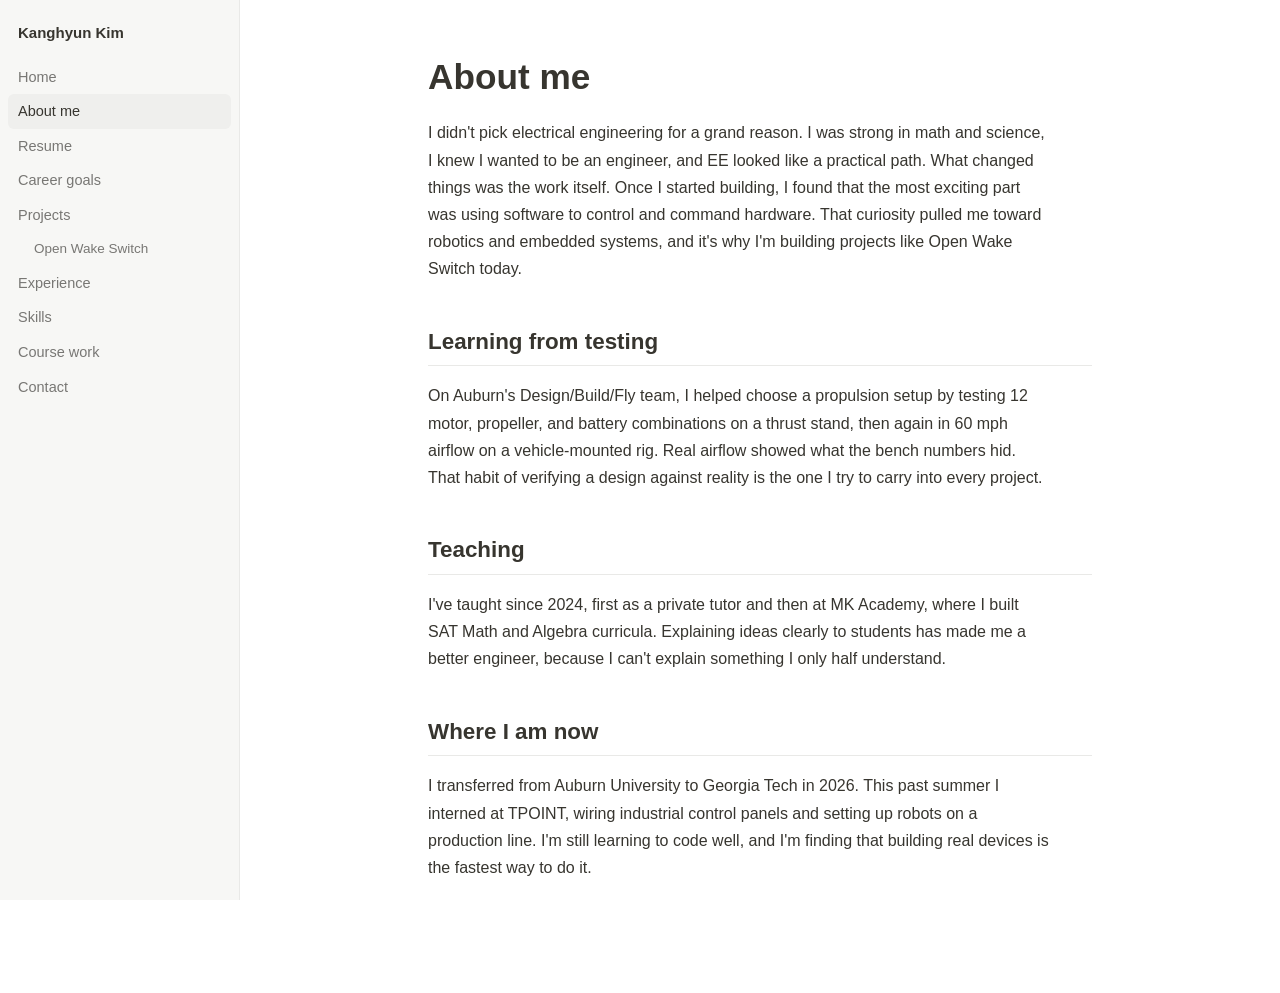
==== about.html @ e3617116 "Add files via upload" ====
<!DOCTYPE html>
<html lang="en"><head><meta charset="utf-8"><meta name="viewport" content="width=device-width,initial-scale=1"><title>About me | Kanghyun Kim</title><link rel="stylesheet" href="style.css"></head><body><main>
<h1>About me</h1>
<p>I didn't pick electrical engineering for a grand reason. I was strong in math and science, I knew I wanted to be an engineer, and EE looked like a practical path. What changed things was the work itself. Once I started building, I found that the most exciting part was using software to control and command hardware. That curiosity pulled me toward robotics and embedded systems, and it's why I'm building projects like Open Wake Switch today.</p>
<h2>Learning from testing</h2>
<p>On Auburn's Design/Build/Fly team, I helped choose a propulsion setup by testing 12 motor, propeller, and battery combinations on a thrust stand, then again in 60 mph airflow on a vehicle-mounted rig. Real airflow showed what the bench numbers hid. That habit of verifying a design against reality is the one I try to carry into every project.</p>
<h2>Teaching</h2>
<p>I've taught since 2024, first as a private tutor and then at MK Academy, where I built SAT Math and Algebra curricula. Explaining ideas clearly to students has made me a better engineer, because I can't explain something I only half understand.</p>
<h2>Where I am now</h2>
<p>I transferred from Auburn University to Georgia Tech in 2026. This past summer I interned at TPOINT, wiring industrial control panels and setting up robots on a production line. I'm still learning to code well, and I'm finding that building real devices is the fastest way to do it.</p>

</main><script src="script.js"></script></body></html>
---- style.css ----
:root{--t:#37352f;--m:#787774;--b:#e9e9e7;--s:#f7f7f5;--h:#efefed;--a:#2383e2}
*{box-sizing:border-box}
body{margin:0;display:flex;min-height:100vh;color:var(--t);background:#fff;font:16px/1.7 ui-sans-serif,-apple-system,"Segoe UI",Helvetica,Arial,sans-serif}
.side{width:240px;flex:none;background:var(--s);border-right:1px solid var(--b);padding:16px 8px;position:sticky;top:0;height:100vh;overflow:auto}
.side b{display:block;padding:4px 10px 14px;font-size:15px}
.side a{display:block;padding:5px 10px;border-radius:6px;color:var(--m);text-decoration:none;font-size:14.5px}
.side a:hover{background:var(--h)}.side a.on{background:var(--h);color:var(--t);font-weight:500}
.side a.sub{margin-left:16px;font-size:13.5px}
main{flex:1;min-width:0;max-width:760px;margin:0 auto;padding:56px 48px 96px}
h1{font-size:2.2rem;line-height:1.2;margin:0 0 .6em}h2{font-size:1.4rem;margin:1.8em 0 .4em;padding-bottom:.2em;border-bottom:1px solid var(--b)}h3{font-size:1.1rem;margin:1.4em 0 .2em}
p,li{max-width:70ch}.meta{color:var(--m);font-size:14px;margin:-.2em 0 .6em}
a{color:var(--a)}a:focus-visible,button:focus-visible{outline:2px solid var(--a);outline-offset:2px}
figure{margin:1.4em 0}img,.ph{width:100%;border-radius:6px;display:block}
.ph{aspect-ratio:16/9;background:var(--s);border:1px dashed #cfcfcb;color:var(--m);display:flex;align-items:center;justify-content:center;text-align:center;padding:12px;font-size:14px}
figcaption{color:var(--m);font-size:13.5px;margin-top:6px}
.cards{display:grid;grid-template-columns:repeat(auto-fit,minmax(200px,1fr));gap:12px;margin:1.4em 0}
.cards a{border:1px solid var(--b);border-radius:6px;padding:14px;color:var(--t);text-decoration:none}.cards a:hover{background:var(--s)}
.cards b{display:block}.cards span{color:var(--m);font-size:14px}
.btn{display:inline-block;border:1px solid var(--b);border-radius:6px;padding:6px 14px;text-decoration:none;color:var(--t)}.btn:hover{background:var(--h)}
iframe{width:100%;height:80vh;border:1px solid var(--b);border-radius:6px;margin-top:1em}
#mb{display:none}
@media(max-width:800px){body{display:block}#mb{display:block;position:sticky;top:0;z-index:3;width:100%;background:var(--s);border:0;border-bottom:1px solid var(--b);padding:12px 16px;text-align:left;font:inherit;font-weight:500}
.side{display:none;position:static;width:100%;height:auto;border-right:0}.side.open{display:block}main{padding:28px 20px 64px}}
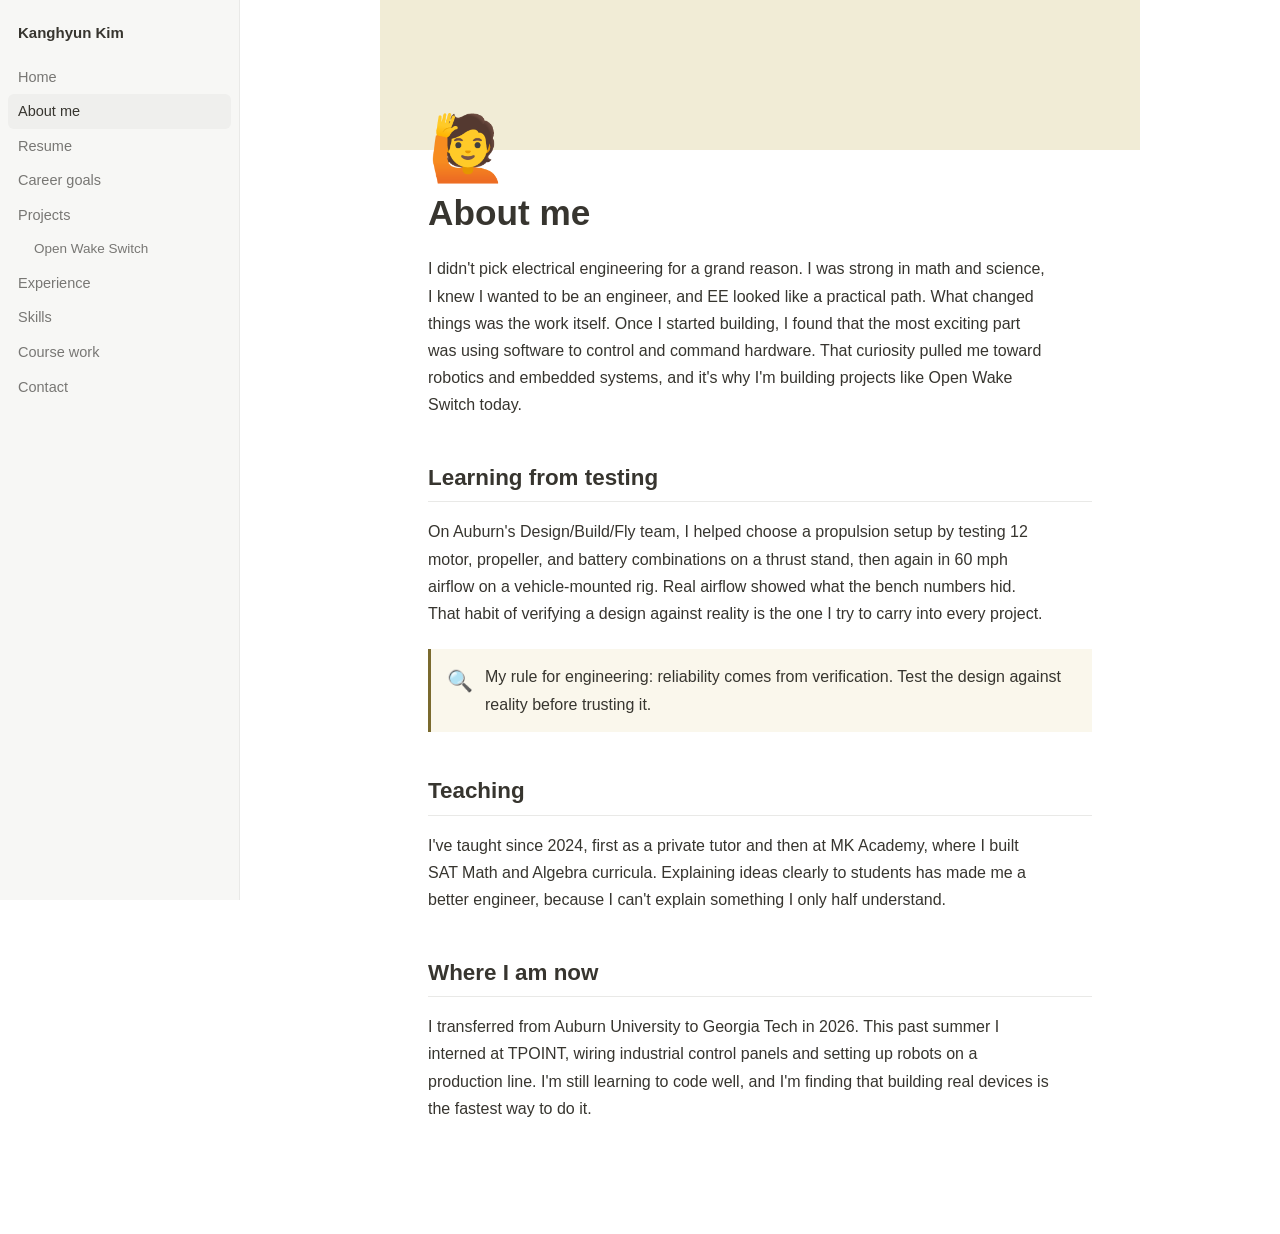
==== commit 6492212c: "Add files via upload" ====
--- a/about.html
+++ b/about.html
@@ -4,6 +4,7 @@
 <p>I didn't pick electrical engineering for a grand reason. I was strong in math and science, I knew I wanted to be an engineer, and EE looked like a practical path. What changed things was the work itself. Once I started building, I found that the most exciting part was using software to control and command hardware. That curiosity pulled me toward robotics and embedded systems, and it's why I'm building projects like Open Wake Switch today.</p>
 <h2>Learning from testing</h2>
 <p>On Auburn's Design/Build/Fly team, I helped choose a propulsion setup by testing 12 motor, propeller, and battery combinations on a thrust stand, then again in 60 mph airflow on a vehicle-mounted rig. Real airflow showed what the bench numbers hid. That habit of verifying a design against reality is the one I try to carry into every project.</p>
+<div class="callout"><i>🔍</i><p>My rule for engineering: reliability comes from verification. Test the design against reality before trusting it.</p></div>
 <h2>Teaching</h2>
 <p>I've taught since 2024, first as a private tutor and then at MK Academy, where I built SAT Math and Algebra curricula. Explaining ideas clearly to students has made me a better engineer, because I can't explain something I only half understand.</p>
 <h2>Where I am now</h2>
--- a/style.css
+++ b/style.css
@@ -1,17 +1,18 @@
-:root{--t:#37352f;--m:#787774;--b:#e9e9e7;--s:#f7f7f5;--h:#efefed;--a:#2383e2}
+:root{--t:#37352f;--m:#787774;--b:#e9e9e7;--s:#f7f7f5;--h:#efefed;--a:#7a6a2e;--bg:#fff;--cv:#f1ecd6;--cb:#faf7ec}
+@media(prefers-color-scheme:dark){:root{--t:#e6e6e4;--m:#9b9a97;--b:#373737;--s:#202020;--h:#2c2c2c;--a:#d4c68a;--bg:#191919;--cv:#3a3524;--cb:#25231b}}
 *{box-sizing:border-box}
-body{margin:0;display:flex;min-height:100vh;color:var(--t);background:#fff;font:16px/1.7 ui-sans-serif,-apple-system,"Segoe UI",Helvetica,Arial,sans-serif}
+body{margin:0;display:flex;min-height:100vh;color:var(--t);background:var(--bg);font:16px/1.7 ui-sans-serif,-apple-system,"Segoe UI",Helvetica,Arial,sans-serif}
 .side{width:240px;flex:none;background:var(--s);border-right:1px solid var(--b);padding:16px 8px;position:sticky;top:0;height:100vh;overflow:auto}
 .side b{display:block;padding:4px 10px 14px;font-size:15px}
 .side a{display:block;padding:5px 10px;border-radius:6px;color:var(--m);text-decoration:none;font-size:14.5px}
 .side a:hover{background:var(--h)}.side a.on{background:var(--h);color:var(--t);font-weight:500}
 .side a.sub{margin-left:16px;font-size:13.5px}
-main{flex:1;min-width:0;max-width:760px;margin:0 auto;padding:56px 48px 96px}
+main{--px:48px;--py:56px;flex:1;min-width:0;max-width:760px;margin:0 auto;padding:var(--py) var(--px) 96px}
 h1{font-size:2.2rem;line-height:1.2;margin:0 0 .6em}h2{font-size:1.4rem;margin:1.8em 0 .4em;padding-bottom:.2em;border-bottom:1px solid var(--b)}h3{font-size:1.1rem;margin:1.4em 0 .2em}
 p,li{max-width:70ch}.meta{color:var(--m);font-size:14px;margin:-.2em 0 .6em}
 a{color:var(--a)}a:focus-visible,button:focus-visible{outline:2px solid var(--a);outline-offset:2px}
 figure{margin:1.4em 0}img,.ph{width:100%;border-radius:6px;display:block}
-.ph{aspect-ratio:16/9;background:var(--s);border:1px dashed #cfcfcb;color:var(--m);display:flex;align-items:center;justify-content:center;text-align:center;padding:12px;font-size:14px}
+.ph{aspect-ratio:16/9;background:var(--s);border:1px dashed var(--b);color:var(--m);display:flex;align-items:center;justify-content:center;text-align:center;padding:12px;font-size:14px}
 figcaption{color:var(--m);font-size:13.5px;margin-top:6px}
 .cards{display:grid;grid-template-columns:repeat(auto-fit,minmax(200px,1fr));gap:12px;margin:1.4em 0}
 .cards a{border:1px solid var(--b);border-radius:6px;padding:14px;color:var(--t);text-decoration:none}.cards a:hover{background:var(--s)}
@@ -20,4 +21,11 @@
 iframe{width:100%;height:80vh;border:1px solid var(--b);border-radius:6px;margin-top:1em}
 #mb{display:none}
 @media(max-width:800px){body{display:block}#mb{display:block;position:sticky;top:0;z-index:3;width:100%;background:var(--s);border:0;border-bottom:1px solid var(--b);padding:12px 16px;text-align:left;font:inherit;font-weight:500}
-.side{display:none;position:static;width:100%;height:auto;border-right:0}.side.open{display:block}main{padding:28px 20px 64px}}
+.side{display:none;position:static;width:100%;height:auto;border-right:0}.side.open{display:block}main{--px:20px;--py:0px;padding:0 var(--px) 64px}}
+
+.cover{height:150px;background:var(--cv);margin:calc(-1*var(--py)) calc(-1*var(--px)) 0}
+.icon{font-size:64px;line-height:1;margin:-34px 0 12px}
+.callout{display:flex;gap:12px;background:var(--cb);border-left:3px solid var(--a);padding:14px 16px;margin:1.4em 0}.callout p{margin:0}.callout i{font-style:normal;font-size:1.3rem}
+.stats{display:grid;grid-template-columns:repeat(auto-fit,minmax(130px,1fr));gap:12px;margin:1.4em 0}.stats div{background:var(--s);border-radius:6px;padding:14px}.stats b{display:block;font-size:1.7rem;line-height:1.3;color:var(--a)}.stats span{font-size:13.5px;color:var(--m)}
+.pc{display:grid;grid-template-columns:repeat(auto-fit,minmax(280px,1fr));gap:16px;margin:1.4em 0}.pc>*{border:1px solid var(--b);border-radius:8px;overflow:hidden;color:var(--t);text-decoration:none;display:block}.pc a:hover{background:var(--s)}.pc img,.pc .ph{border-radius:0}.pc div div{padding:14px}.pc h3{margin:.4em 0 .2em}.pc p{margin:0;font-size:14.5px;color:var(--m)}
+.tag{display:inline-block;font-size:12.5px;background:var(--h);border-radius:4px;padding:0 8px;margin-right:6px}
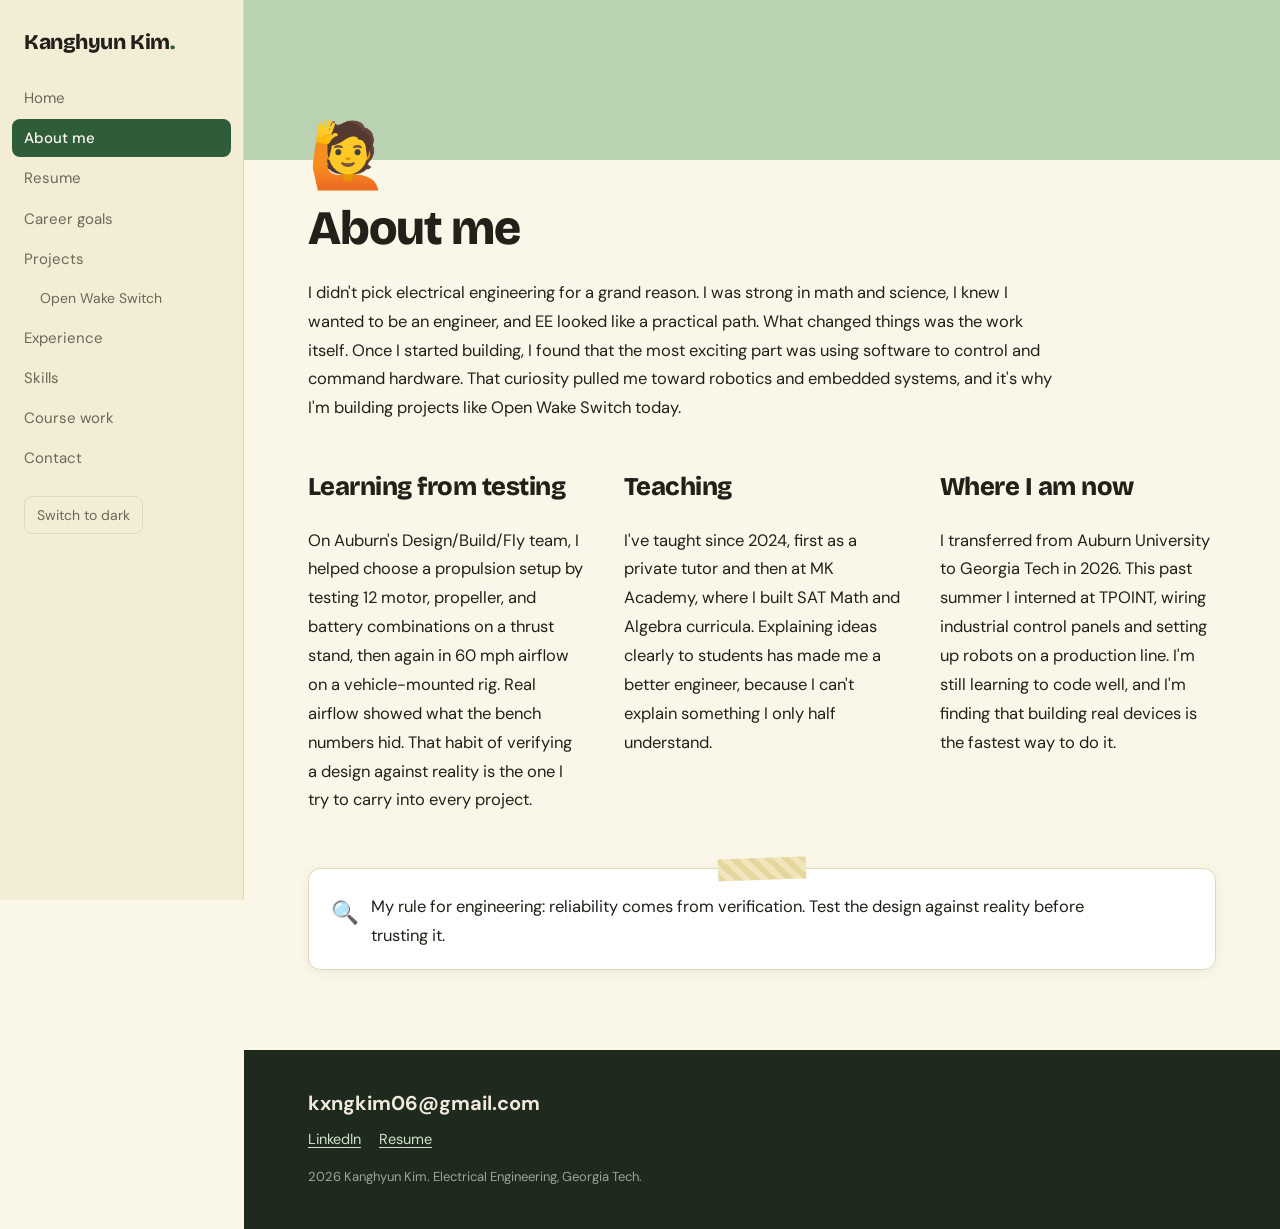
==== commit 1424f759: "Add files via upload" ====
--- a/about.html
+++ b/about.html
@@ -2,12 +2,12 @@
 <html lang="en"><head><meta charset="utf-8"><meta name="viewport" content="width=device-width,initial-scale=1"><title>About me | Kanghyun Kim</title><link rel="stylesheet" href="style.css"></head><body><main>
 <h1>About me</h1>
 <p>I didn't pick electrical engineering for a grand reason. I was strong in math and science, I knew I wanted to be an engineer, and EE looked like a practical path. What changed things was the work itself. Once I started building, I found that the most exciting part was using software to control and command hardware. That curiosity pulled me toward robotics and embedded systems, and it's why I'm building projects like Open Wake Switch today.</p>
-<h2>Learning from testing</h2>
-<p>On Auburn's Design/Build/Fly team, I helped choose a propulsion setup by testing 12 motor, propeller, and battery combinations on a thrust stand, then again in 60 mph airflow on a vehicle-mounted rig. Real airflow showed what the bench numbers hid. That habit of verifying a design against reality is the one I try to carry into every project.</p>
+<div class="g3"><div><h2>Learning from testing</h2>
+<p>On Auburn's Design/Build/Fly team, I helped choose a propulsion setup by testing 12 motor, propeller, and battery combinations on a thrust stand, then again in 60 mph airflow on a vehicle-mounted rig. Real airflow showed what the bench numbers hid. That habit of verifying a design against reality is the one I try to carry into every project.</p></div>
+<div><h2>Teaching</h2>
+<p>I've taught since 2024, first as a private tutor and then at MK Academy, where I built SAT Math and Algebra curricula. Explaining ideas clearly to students has made me a better engineer, because I can't explain something I only half understand.</p></div>
+<div><h2>Where I am now</h2>
+<p>I transferred from Auburn University to Georgia Tech in 2026. This past summer I interned at TPOINT, wiring industrial control panels and setting up robots on a production line. I'm still learning to code well, and I'm finding that building real devices is the fastest way to do it.</p></div></div>
 <div class="callout"><i>🔍</i><p>My rule for engineering: reliability comes from verification. Test the design against reality before trusting it.</p></div>
-<h2>Teaching</h2>
-<p>I've taught since 2024, first as a private tutor and then at MK Academy, where I built SAT Math and Algebra curricula. Explaining ideas clearly to students has made me a better engineer, because I can't explain something I only half understand.</p>
-<h2>Where I am now</h2>
-<p>I transferred from Auburn University to Georgia Tech in 2026. This past summer I interned at TPOINT, wiring industrial control panels and setting up robots on a production line. I'm still learning to code well, and I'm finding that building real devices is the fastest way to do it.</p>
 
 </main><script src="script.js"></script></body></html>
--- a/style.css
+++ b/style.css
@@ -1,31 +1,60 @@
-:root{--t:#37352f;--m:#787774;--b:#e9e9e7;--s:#f7f7f5;--h:#efefed;--a:#7a6a2e;--bg:#fff;--cv:#f1ecd6;--cb:#faf7ec}
-@media(prefers-color-scheme:dark){:root{--t:#e6e6e4;--m:#9b9a97;--b:#373737;--s:#202020;--h:#2c2c2c;--a:#d4c68a;--bg:#191919;--cv:#3a3524;--cb:#25231b}}
+:root{color-scheme:light;--bg:#fbf7e8;--sb:#f3edd6;--t:#23201a;--m:#6d675a;--b:#e2d9b8;--card:#fff;--a:#2f5d3a;--g:#b9d3b2;--gl:#e3eed9;--h:#ece5c9;--ft:#1f2a1f}
+:root[data-theme="dark"]{color-scheme:dark;--bg:#1c1e17;--sb:#161811;--t:#efeadb;--m:#a8a393;--b:#34372c;--card:#25271f;--a:#a9d3a3;--g:#2e3d2b;--gl:#26301f;--h:#2c2f24;--ft:#10120d}
 *{box-sizing:border-box}
-body{margin:0;display:flex;min-height:100vh;color:var(--t);background:var(--bg);font:16px/1.7 ui-sans-serif,-apple-system,"Segoe UI",Helvetica,Arial,sans-serif}
-.side{width:240px;flex:none;background:var(--s);border-right:1px solid var(--b);padding:16px 8px;position:sticky;top:0;height:100vh;overflow:auto}
-.side b{display:block;padding:4px 10px 14px;font-size:15px}
-.side a{display:block;padding:5px 10px;border-radius:6px;color:var(--m);text-decoration:none;font-size:14.5px}
-.side a:hover{background:var(--h)}.side a.on{background:var(--h);color:var(--t);font-weight:500}
-.side a.sub{margin-left:16px;font-size:13.5px}
-main{--px:48px;--py:56px;flex:1;min-width:0;max-width:760px;margin:0 auto;padding:var(--py) var(--px) 96px}
-h1{font-size:2.2rem;line-height:1.2;margin:0 0 .6em}h2{font-size:1.4rem;margin:1.8em 0 .4em;padding-bottom:.2em;border-bottom:1px solid var(--b)}h3{font-size:1.1rem;margin:1.4em 0 .2em}
-p,li{max-width:70ch}.meta{color:var(--m);font-size:14px;margin:-.2em 0 .6em}
-a{color:var(--a)}a:focus-visible,button:focus-visible{outline:2px solid var(--a);outline-offset:2px}
-figure{margin:1.4em 0}img,.ph{width:100%;border-radius:6px;display:block}
-.ph{aspect-ratio:16/9;background:var(--s);border:1px dashed var(--b);color:var(--m);display:flex;align-items:center;justify-content:center;text-align:center;padding:12px;font-size:14px}
+body{margin:0;display:flex;min-height:100vh;color:var(--t);background:var(--bg);font:16.5px/1.75 "DM Sans",ui-sans-serif,-apple-system,"Segoe UI",Helvetica,Arial,sans-serif}
+h1,h2,h3,.side b,.stats b{font-family:"Bricolage Grotesque","DM Sans",ui-sans-serif,sans-serif;letter-spacing:-.02em}
+.side{width:244px;flex:none;background:var(--sb);border-right:1px solid var(--b);padding:20px 12px;position:sticky;top:0;height:100vh;overflow:auto}
+.side b{display:block;padding:4px 12px 18px;font-size:21px;font-weight:800}.side b i{font-style:normal;color:var(--a)}
+.side a{display:block;padding:6px 12px;margin-bottom:2px;border-radius:8px;color:var(--m);text-decoration:none;font-size:15px}
+.side a:hover{background:var(--h);color:var(--t)}.side a.on{background:var(--a);color:var(--bg);font-weight:500}.side a.sub{margin-left:16px;font-size:14px}
+main{--px:48px;--py:56px;--pb:0px;flex:1;min-width:0;max-width:780px;margin:0 auto;padding:var(--py) var(--px) var(--pb)}
+h1{font-size:2.8rem;line-height:1.1;font-weight:800;margin:.1em 0 .5em}h2{font-size:1.6rem;font-weight:800;margin:1.9em 0 .4em}h3{font-size:1.15rem;font-weight:700;margin:1.4em 0 .2em}
+p,li{max-width:68ch}.meta{color:var(--m);font-size:14px}
+a{color:var(--a);text-underline-offset:3px}a:focus-visible,button:focus-visible{outline:2px solid var(--a);outline-offset:2px}
+figure{margin:1.6em 0}img,.ph{width:100%;border-radius:10px;display:block}
+.ph{aspect-ratio:16/9;background:var(--sb);border:1.5px dashed var(--b);color:var(--m);display:flex;align-items:center;justify-content:center;text-align:center;padding:12px;font-size:14px}
 figcaption{color:var(--m);font-size:13.5px;margin-top:6px}
-.cards{display:grid;grid-template-columns:repeat(auto-fit,minmax(200px,1fr));gap:12px;margin:1.4em 0}
-.cards a{border:1px solid var(--b);border-radius:6px;padding:14px;color:var(--t);text-decoration:none}.cards a:hover{background:var(--s)}
-.cards b{display:block}.cards span{color:var(--m);font-size:14px}
-.btn{display:inline-block;border:1px solid var(--b);border-radius:6px;padding:6px 14px;text-decoration:none;color:var(--t)}.btn:hover{background:var(--h)}
-iframe{width:100%;height:80vh;border:1px solid var(--b);border-radius:6px;margin-top:1em}
+.cover{height:160px;background:var(--g);margin:calc(-1*var(--py)) calc(-1*var(--px)) 0}
+.icon{font-size:64px;line-height:1;margin:-36px 0 14px}
+.sticker{display:inline-block;background:var(--card);color:var(--a);font-weight:700;font-size:13.5px;padding:3px 12px;border-radius:4px;transform:rotate(-3deg);box-shadow:2px 3px 0 var(--b);margin:0 0 6px}
+.cards{display:grid;grid-template-columns:repeat(auto-fit,minmax(200px,1fr));gap:14px;margin:1.6em 0}
+.cards a{background:var(--card);border:1px solid var(--b);border-radius:12px;padding:16px;color:var(--t);text-decoration:none}.cards a:hover{border-color:var(--a)}
+.cards b{display:block;font-size:17px}.cards span{color:var(--m);font-size:14px}
+.btn{display:inline-block;background:var(--a);color:var(--bg);font-weight:700;border-radius:8px;padding:8px 18px;text-decoration:none}.btn:hover{opacity:.88}
+.stats{display:grid;grid-template-columns:repeat(auto-fit,minmax(140px,1fr));gap:12px;margin:1.6em 0}.stats div{background:var(--card);border:1px solid var(--b);border-radius:12px;padding:14px 16px}
+.stats b{display:block;font-size:2rem;line-height:1.2;font-weight:800;color:var(--a)}.stats span{font-size:13.5px;color:var(--m)}
+.callout{position:relative;display:flex;gap:12px;background:var(--card);border:1px solid var(--b);border-radius:10px;padding:24px 22px 18px;margin:2.2em 0;box-shadow:0 2px 12px rgba(0,0,0,.06)}
+.callout:before{content:"";position:absolute;top:-11px;left:50%;width:88px;height:22px;margin-left:-44px;background:repeating-linear-gradient(45deg,#e6d6a0 0 6px,#f0e5bb 6px 12px);transform:rotate(-2deg)}
+.callout p{margin:0}.callout i{font-style:normal;font-size:1.4rem}
+.pc{display:grid;grid-template-columns:repeat(auto-fit,minmax(280px,1fr));gap:16px;margin:1.6em 0}.pc>*{background:var(--card);border:1px solid var(--b);border-radius:12px;overflow:hidden;color:var(--t);text-decoration:none;display:block}.pc a:hover{border-color:var(--a)}
+.pc img,.pc .ph{border-radius:0}.pc div div{padding:14px 16px 18px}.pc h3{margin:.5em 0 .2em}.pc p{margin:0;font-size:14.5px;color:var(--m)}
+.tag{display:inline-block;font-size:12.5px;font-weight:500;background:var(--gl);color:var(--a);border-radius:999px;padding:0 10px;margin-right:6px}
+.ft{background:var(--ft);color:#efeadb;padding:36px var(--px) 40px;margin:80px calc(-1*var(--px)) calc(-1*var(--pb));font-size:14.5px}
+.ft b{display:block;font-size:20px;margin-bottom:6px}.ft a{color:#cfe3c9;margin-right:18px}.ft p{margin:14px 0 0;color:#9aa595;font-size:13px}
+iframe{width:100%;height:80vh;border:1px solid var(--b);border-radius:10px;margin-top:1em}
 #mb{display:none}
-@media(max-width:800px){body{display:block}#mb{display:block;position:sticky;top:0;z-index:3;width:100%;background:var(--s);border:0;border-bottom:1px solid var(--b);padding:12px 16px;text-align:left;font:inherit;font-weight:500}
-.side{display:none;position:static;width:100%;height:auto;border-right:0}.side.open{display:block}main{--px:20px;--py:0px;padding:0 var(--px) 64px}}
+@media(max-width:800px){body{display:block}#mb{display:block;position:sticky;top:0;z-index:3;width:100%;background:var(--sb);color:var(--t);border:0;border-bottom:1px solid var(--b);padding:12px 16px;text-align:left;font:inherit;font-weight:700}
+.side{display:none;position:static;width:100%;height:auto;border-right:0}.side.open{display:block}main{--px:20px;--py:0px;padding:0 var(--px) 0}h1{font-size:2.2rem}}
 
-.cover{height:150px;background:var(--cv);margin:calc(-1*var(--py)) calc(-1*var(--px)) 0}
-.icon{font-size:64px;line-height:1;margin:-34px 0 12px}
-.callout{display:flex;gap:12px;background:var(--cb);border-left:3px solid var(--a);padding:14px 16px;margin:1.4em 0}.callout p{margin:0}.callout i{font-style:normal;font-size:1.3rem}
-.stats{display:grid;grid-template-columns:repeat(auto-fit,minmax(130px,1fr));gap:12px;margin:1.4em 0}.stats div{background:var(--s);border-radius:6px;padding:14px}.stats b{display:block;font-size:1.7rem;line-height:1.3;color:var(--a)}.stats span{font-size:13.5px;color:var(--m)}
-.pc{display:grid;grid-template-columns:repeat(auto-fit,minmax(280px,1fr));gap:16px;margin:1.4em 0}.pc>*{border:1px solid var(--b);border-radius:8px;overflow:hidden;color:var(--t);text-decoration:none;display:block}.pc a:hover{background:var(--s)}.pc img,.pc .ph{border-radius:0}.pc div div{padding:14px}.pc h3{margin:.4em 0 .2em}.pc p{margin:0;font-size:14.5px;color:var(--m)}
-.tag{display:inline-block;font-size:12.5px;background:var(--h);border-radius:4px;padding:0 8px;margin-right:6px}
+h1{font-size:clamp(2.1rem,5vw,3rem)}
+.lead{font-size:1.15rem;line-height:1.7;max-width:60ch}
+.acts{display:flex;flex-wrap:wrap;gap:12px;margin:1.4em 0}
+.btn{border:1.5px solid var(--a);transition:transform .15s,opacity .15s}.btn:hover{transform:translateY(-1px);opacity:1}.btn:active{transform:translateY(1px)}
+.btn.ghost{background:transparent;color:var(--a)}.btn.ghost:hover{background:var(--gl)}
+.callout,figure img,.ph,iframe{border-radius:12px}
+.cards a,.pc a{transition:transform .2s,border-color .2s}.cards a:hover,.pc a:hover{transform:translateY(-2px)}
+.pc a img{transition:transform .35s}.pc a:hover img{transform:scale(1.03)}
+.side a{transition:background .15s,color .15s}
+.skip{position:absolute;left:-999px;top:8px}.skip:focus{left:8px;z-index:9;background:var(--a);color:var(--bg);padding:8px 14px;border-radius:8px;text-decoration:none;font-weight:700}
+@media(prefers-reduced-motion:reduce){*{transition:none!important}}
+
+.tg{display:block;margin:18px 12px 0;background:transparent;border:1.5px solid var(--b);color:var(--m);border-radius:8px;padding:6px 12px;font:inherit;font-size:14px;cursor:pointer}.tg:hover{background:var(--h);color:var(--t)}
+
+@media(min-width:801px){main{--px:clamp(28px,5vw,72px);max-width:1120px}}
+.hero{display:grid;grid-template-columns:minmax(0,1.5fr) minmax(0,1fr);gap:48px;align-items:center;margin-top:8px}
+.hero figure{margin:0;max-width:360px;justify-self:end;width:100%}.hero img,.hero .ph{aspect-ratio:4/5;object-fit:cover}
+.g2,.g3{display:grid;gap:0 40px}.g2{grid-template-columns:repeat(auto-fit,minmax(300px,1fr))}.g3{grid-template-columns:repeat(auto-fit,minmax(230px,1fr))}
+.g2 h2,.g3 h2,.g3 h3{margin-top:1em}
+.job{display:grid;grid-template-columns:minmax(200px,280px) minmax(0,1fr);gap:8px 40px;padding:22px 0;border-top:1px solid var(--b)}
+.job h2{margin:0 0 .2em;font-size:1.2rem}.job ul{margin:0;padding-left:1.2em}
+@media(max-width:800px){.hero,.job{grid-template-columns:1fr}.hero figure{justify-self:start}}
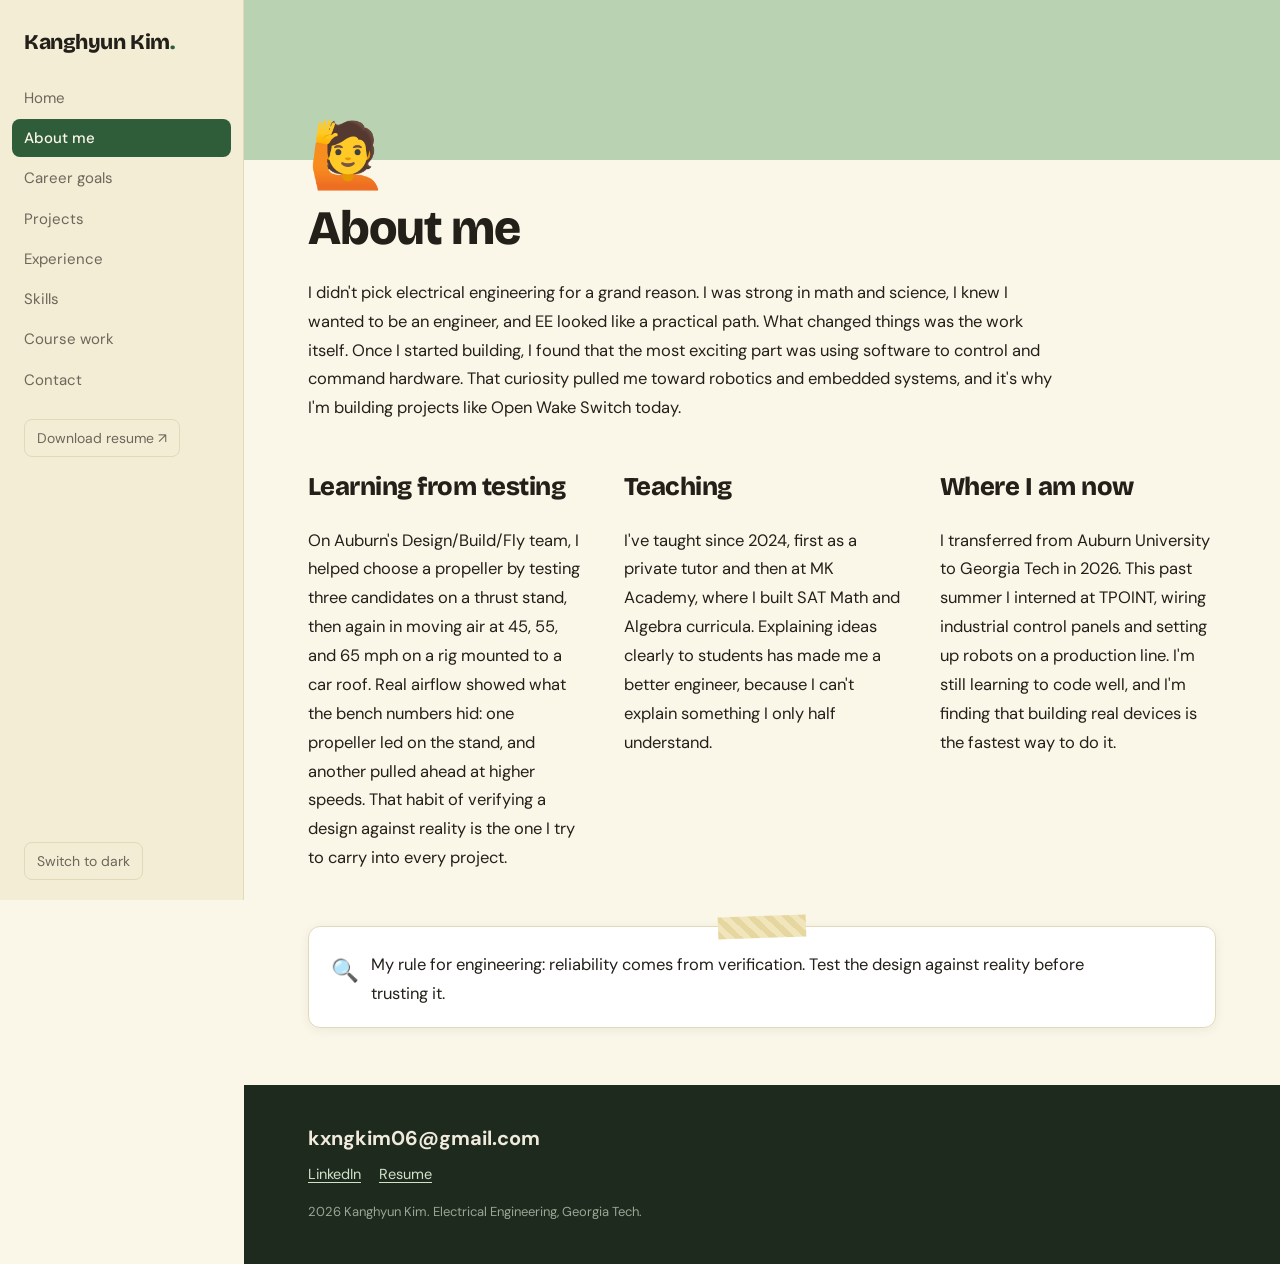
==== commit 4cfe92b5: "Add files via upload" ====
--- a/about.html
+++ b/about.html
@@ -3,7 +3,7 @@
 <h1>About me</h1>
 <p>I didn't pick electrical engineering for a grand reason. I was strong in math and science, I knew I wanted to be an engineer, and EE looked like a practical path. What changed things was the work itself. Once I started building, I found that the most exciting part was using software to control and command hardware. That curiosity pulled me toward robotics and embedded systems, and it's why I'm building projects like Open Wake Switch today.</p>
 <div class="g3"><div><h2>Learning from testing</h2>
-<p>On Auburn's Design/Build/Fly team, I helped choose a propulsion setup by testing 12 motor, propeller, and battery combinations on a thrust stand, then again in 60 mph airflow on a vehicle-mounted rig. Real airflow showed what the bench numbers hid. That habit of verifying a design against reality is the one I try to carry into every project.</p></div>
+<p>On Auburn's Design/Build/Fly team, I helped choose a propeller by testing three candidates on a thrust stand, then again in moving air at 45, 55, and 65 mph on a rig mounted to a car roof. Real airflow showed what the bench numbers hid: one propeller led on the stand, and another pulled ahead at higher speeds. That habit of verifying a design against reality is the one I try to carry into every project.</p></div>
 <div><h2>Teaching</h2>
 <p>I've taught since 2024, first as a private tutor and then at MK Academy, where I built SAT Math and Algebra curricula. Explaining ideas clearly to students has made me a better engineer, because I can't explain something I only half understand.</p></div>
 <div><h2>Where I am now</h2>
--- a/style.css
+++ b/style.css
@@ -50,11 +50,37 @@
 
 .tg{display:block;margin:18px 12px 0;background:transparent;border:1.5px solid var(--b);color:var(--m);border-radius:8px;padding:6px 12px;font:inherit;font-size:14px;cursor:pointer}.tg:hover{background:var(--h);color:var(--t)}
 
-@media(min-width:801px){main{--px:clamp(28px,5vw,72px);max-width:1120px}}
-.hero{display:grid;grid-template-columns:minmax(0,1.5fr) minmax(0,1fr);gap:48px;align-items:center;margin-top:8px}
-.hero figure{margin:0;max-width:360px;justify-self:end;width:100%}.hero img,.hero .ph{aspect-ratio:4/5;object-fit:cover}
+@media(min-width:801px){main{--px:clamp(28px,5vw,72px);max-width:1680px}}
+.hero{display:grid;grid-template-columns:minmax(0,1fr) minmax(0,1.5fr);gap:48px;align-items:center;margin-top:8px}
+.hero figure{margin:0;max-width:360px;justify-self:start;width:100%;order:-1}.hero img,.hero .ph{aspect-ratio:4/5;object-fit:cover}
 .g2,.g3{display:grid;gap:0 40px}.g2{grid-template-columns:repeat(auto-fit,minmax(300px,1fr))}.g3{grid-template-columns:repeat(auto-fit,minmax(230px,1fr))}
 .g2 h2,.g3 h2,.g3 h3{margin-top:1em}
 .job{display:grid;grid-template-columns:minmax(200px,280px) minmax(0,1fr);gap:8px 40px;padding:22px 0;border-top:1px solid var(--b)}
 .job h2{margin:0 0 .2em;font-size:1.2rem}.job ul{margin:0;padding-left:1.2em}
-@media(max-width:800px){.hero,.job{grid-template-columns:1fr}.hero figure{justify-self:start}}
+@media(max-width:800px){.hero,.job{grid-template-columns:1fr}.hero figure{order:0}}
+
+.now{display:grid;grid-template-columns:repeat(auto-fit,minmax(240px,1fr));gap:12px;margin:1em 0 1.6em}
+.now>div{background:var(--card);border:1px solid var(--b);border-radius:12px;padding:14px 16px}.now p{margin:.5em 0 0;font-size:15px}
+
+.pc>*>div{padding:14px 16px 18px}
+
+.areas{display:grid;grid-template-columns:repeat(auto-fit,minmax(200px,1fr));gap:14px;margin:1.6em 0}
+.areas>div{display:grid;grid-template-rows:2fr 1fr;aspect-ratio:3/2;background:var(--card);border:1px solid var(--b);border-radius:12px;overflow:hidden}
+.areas img,.areas .ph{width:100%;height:100%;aspect-ratio:auto;object-fit:cover;border-radius:0}
+.ph.q{border:0;background:var(--gl)}
+.areas b{display:flex;align-items:center;padding:0 16px;font-size:17px;font-family:"Bricolage Grotesque","DM Sans",sans-serif;letter-spacing:-.02em}
+.pc img,.pc .ph{aspect-ratio:16/9;object-fit:cover}
+.side a.dl,.side .tg{align-self:flex-start;text-align:left}
+.side a.dl{margin:18px 12px 0;padding:6px 12px;border:1.5px solid var(--b);font-size:14px;color:var(--m)}.side a.dl:hover{background:var(--h);color:var(--t)}
+@media(min-width:801px){.side{display:flex;flex-direction:column}.side .tgl{margin-top:auto}}
+main{position:relative;min-height:100vh;padding-bottom:200px}
+.ft{position:absolute;left:0;right:0;bottom:0;margin:0}
+
+.tw{overflow-x:auto;margin:1em 0 1.6em}
+table{border-collapse:collapse;width:100%;font-size:14.5px;font-variant-numeric:tabular-nums}
+th,td{padding:8px 12px;border-bottom:1px solid var(--b);text-align:right;white-space:nowrap}
+th:first-child,td:first-child,td[rowspan]+td{text-align:left}
+thead th{background:var(--gl);color:var(--a);font-weight:700}
+td[rowspan]{font-weight:500;border-right:1px solid var(--b)}
+.vid{display:block;margin:0 auto;max-width:100%;max-height:70vh;border-radius:12px;background:#000}
+.logo{width:110px;border-radius:8px;margin-top:10px}
